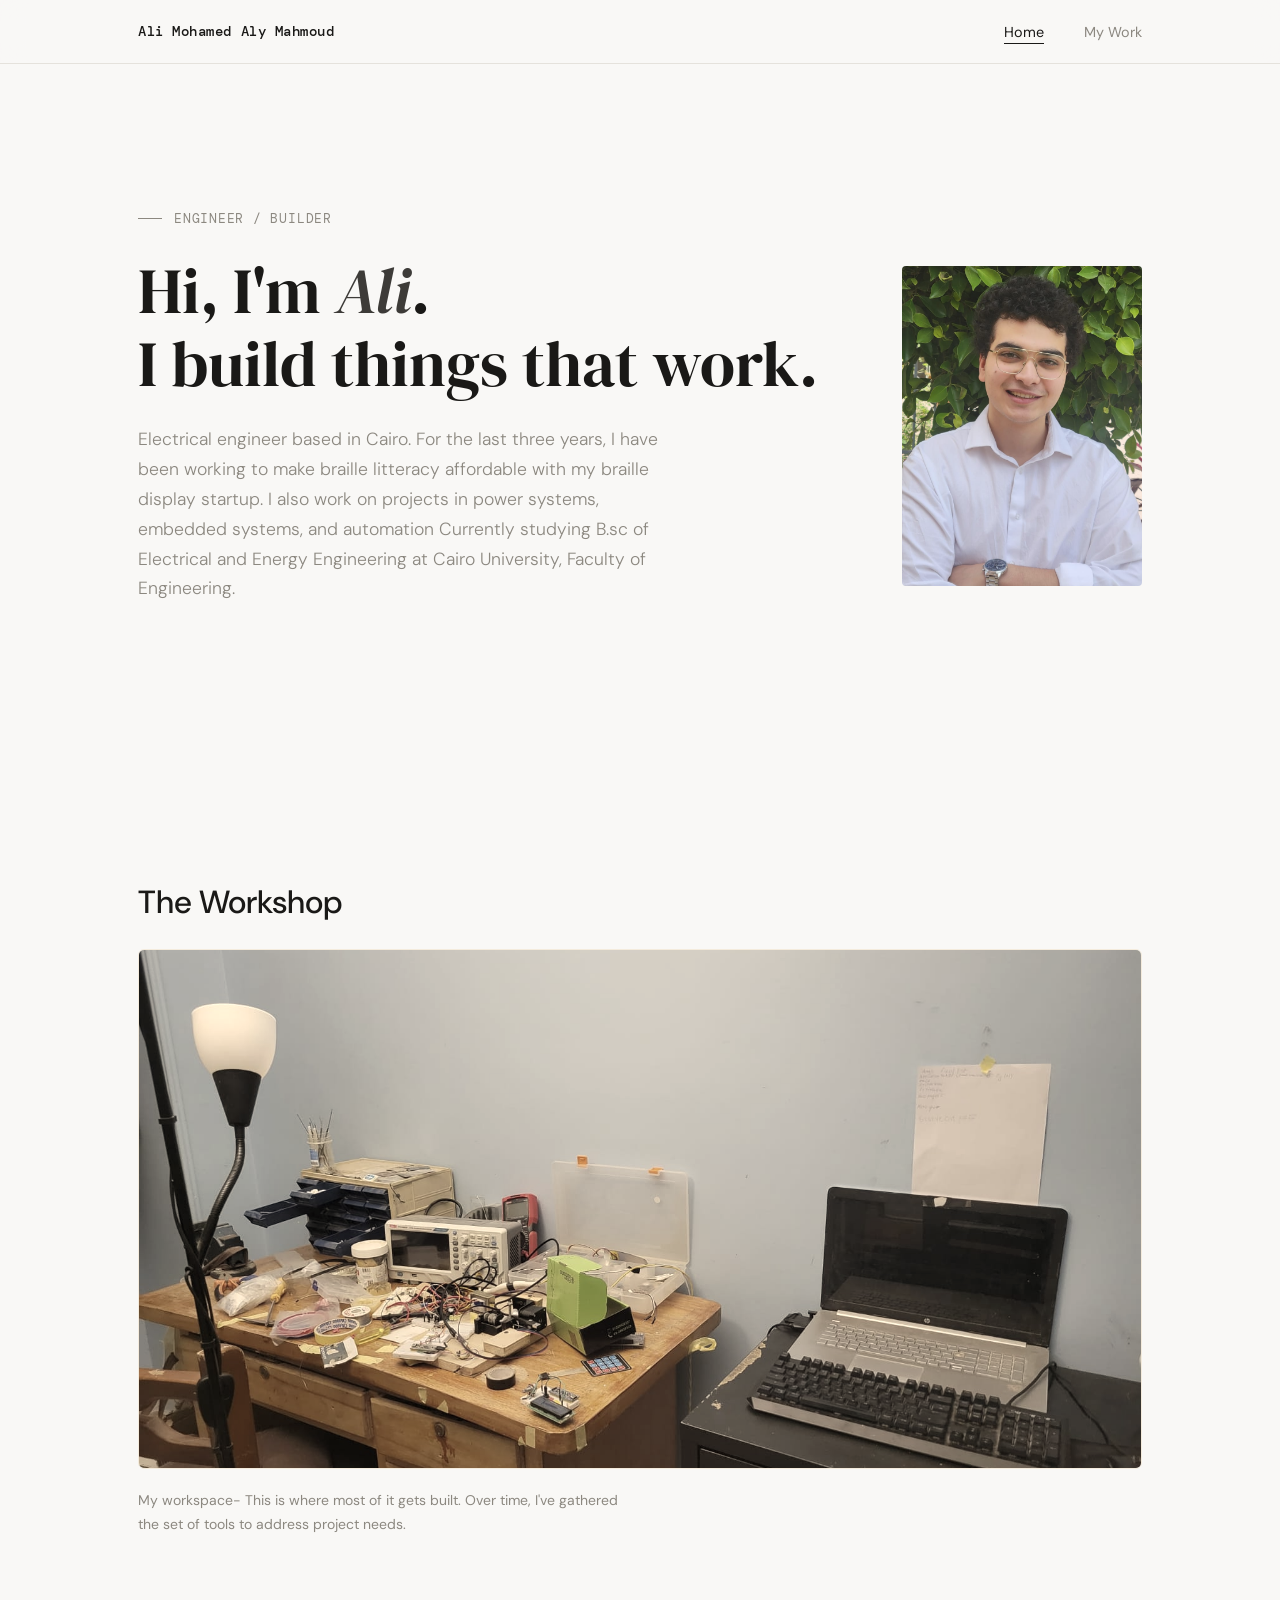
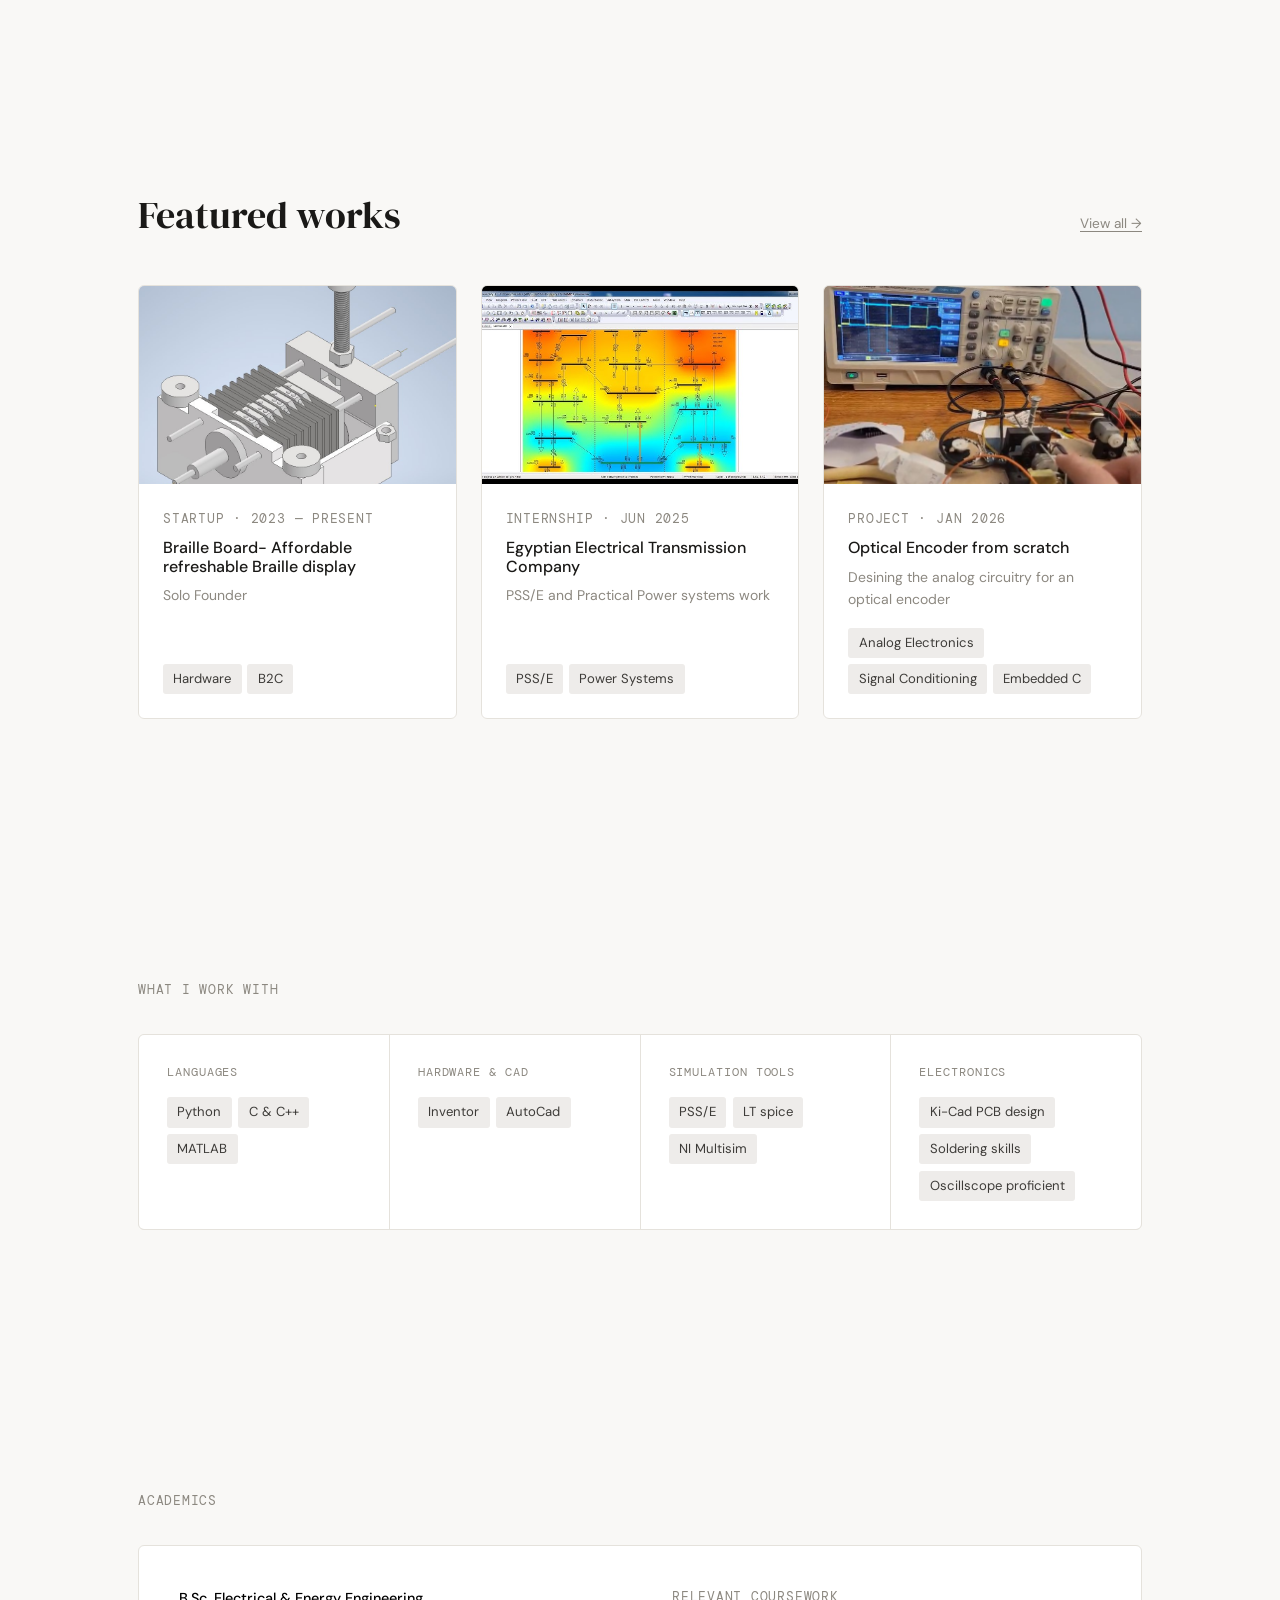
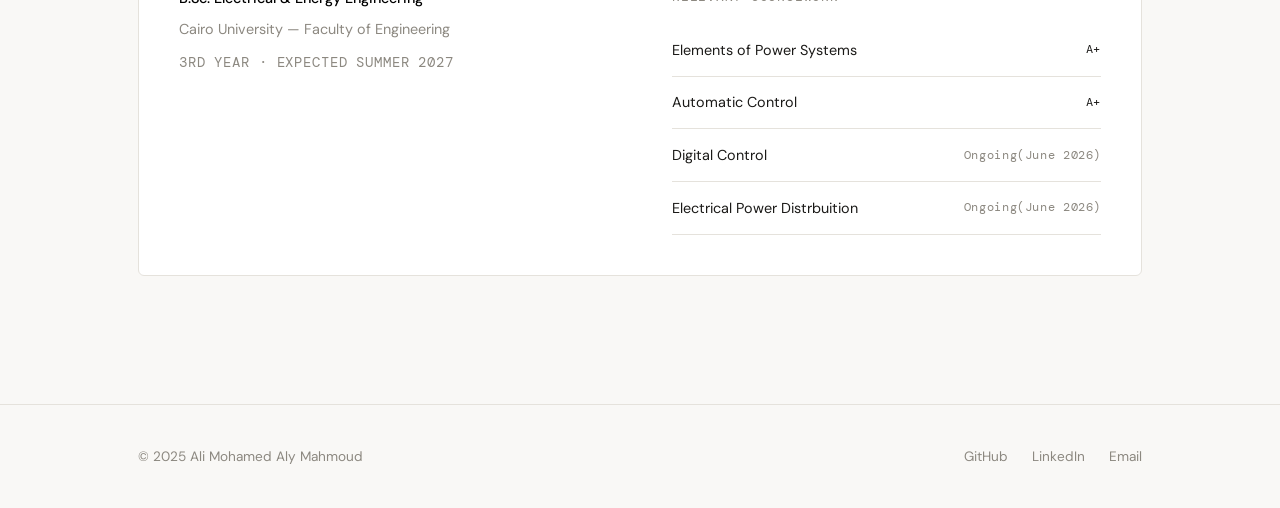
==== index.html @ fd52e0fe "first commit" ====
<!DOCTYPE html>
<html lang="en">
<head>
  <meta charset="UTF-8" />
  <meta name="viewport" content="width=device-width, initial-scale=1.0" />
  <title>Ali — Engineer</title>
  <link rel="stylesheet" href="css/style.css" />
</head>
<body>

  <!-- ─── Nav ─────────────────────────────────────────────── -->
  <nav>
    <div class="nav-inner">
      <span class="nav-logo">Ali Mohamed Aly Mahmoud</span>
      <ul class="nav-links">
        <li><a href="index.html" class="active">Home</a></li>
        <li><a href="my-work.html">My Work</a></li>
      </ul>
    </div>
  </nav>

  <!-- ─── Hero ─────────────────────────────────────────────── -->
  <div class="container">
    <section class="hero">
      <div class="hero-text">
        <div class="hero-label mono fade-up">Engineer / Builder</div>
        <h1 class="fade-up">
          Hi, I'm <em>Ali</em>.<br />
          I build things that work.
        </h1>
        <p class="hero-bio fade-up">
          <!--
            Write 2–3 sentences about yourself here.
            What do you work on? What drives you?
            Example below — replace it.
          -->
          Electrical engineer based in Cairo. For the last three years, I have been working to make braille litteracy affordable with my braille display startup. I also work on projects in power systems, embedded systems, and automation Currently studying B.sc of Electrical and Energy Engineering at Cairo University, Faculty of Engineering. 
        </p>
      </div>

      <div class="hero-photo-wrap fade-up">
        <!--
          Replace the placeholder div below with an actual <img> tag:
          <img src="assets/images/photo.jpg" alt="Ali" class="hero-photo" />
        -->
        <img src="assets/images/photo.jpeg" alt="Ali" class="hero-photo" />
      </div>
    </section>
  </div>
 
<!-- ─── Workspace ─────────────────────────────────────────── -->
<div class="container">
  <section class="section">
    <div class="workspace-wrap">
      <p class="workspace-label">The Workshop</p>
      <!--
        Replace the placeholder with your actual photo:
        <img src="assets/images/workspace.jpg" alt="My workspace" class="workspace-photo" />
      -->
        
      <img src="assets/images/workspace.jpeg" alt="My workspace" class="workspace-photo" />
      <p class="workspace-caption">
        My workspace- This is where most of it gets built. Over time, I've gathered the set of tools to address project needs. 
        <!-- Edit this to whatever feels natural. One or two sentences max. -->
      </p>
    </div>
  </section>
</div>
 <!-- ─── Featured Work ───────────────────────────────────────── -->
  <div class="container">
    <section class="section">
      <div class="section-header">
        <h2>Featured works</h2>
        <a href="my-work.html" class="section-link">View all →</a>
      </div>

      <div class="projects-grid">

        <!-- ── Startup card ───────────────────────────────────────
             Type: add a "type" badge so the viewer knows what they're looking at.
             Swap thumbnail, title, description, tags for your startup.          -->
        <a href="projects/startup-1.html" class="project-card">
          <img src="assets/images/thumbnails/Startupthumbnail.jpeg" alt="Startup Name" class="project-thumb" />
          <div class="project-card-body">
            <div class="project-card-meta mono">Startup · 2023 — Present</div>
            <h3>Braille Board- Affordable refreshable Braille display</h3>
            <p>Solo Founder</p>
            <div class="project-card-tags">
              <span class="tag">Hardware</span>
              <span class="tag">B2C</span>
            </div>
          </div>
        </a>

        <!-- ── Internship card ──────────────────────────────────── -->
        <a href="projects/internship-1.html" class="project-card">
          <img src="assets/images/thumbnails/internshipthumbnail.jpg" alt="internship image" class="project-thumb" />
          <div class="project-card-body">
            <div class="project-card-meta mono">Internship · JUN 2025</div>
            <h3>Egyptian Electrical Transmission Company</h3>
            <p>PSS/E and Practical Power systems work </p>
            <div class="project-card-tags">
              <span class="tag">PSS/E</span>
              <span class="tag">Power Systems</span>
            </div>
          </div>
        </a>

        <!-- ── Project card ─────────────────────────────────────── -->
        <a href="projects/project-1.html" class="project-card">
          <img src="assets/images/thumbnails/Opticalencoderthumbnail.jpeg" alt="internship image" class="project-thumb" />
          <div class="project-card-body">
            <div class="project-card-meta mono">Project · JAN 2026</div>
            <h3>Optical Encoder from scratch</h3>
            <p>Desining the analog circuitry for an optical encoder</p>
            <div class="project-card-tags">
              <span class="tag">Analog Electronics</span>
              <span class="tag">Signal Conditioning</span>
              <span class="tag">Embedded C</span>
            </div>
          </div>
        </a>

      </div>
    </section>
  </div>

  <!-- ─── Skills ────────────────────────────────────────────── -->
  <div class="container">
    <section class="section">
      <span class="mono">What I work with</span>
      <div class="skills-grid" style="margin-top:2rem;">

        <div class="skill-cell">
          <div class="skill-cell-title">Languages</div>
          <div class="skill-tags">
            <span class="tag">Python</span>
            <span class="tag">C & C++</span>
            <span class="tag">MATLAB</span>
            <!-- Add / remove tags freely -->
          </div>
        </div>

        <div class="skill-cell">
          <div class="skill-cell-title">Hardware & CAD</div>
          <div class="skill-tags">
            <span class="tag">Inventor</span>
            <span class="tag">AutoCad</span>
          </div>
        </div>

        <div class="skill-cell">
          <div class="skill-cell-title">Simulation Tools</div>
          <div class="skill-tags">
             <span class="tag">PSS/E</span>
            <span class="tag">LT spice</span>
            <span class="tag">NI Multisim</span>
           
          </div>
        </div>

        <div class="skill-cell">
          <div class="skill-cell-title">Electronics</div>
          <div class="skill-tags">
            <span class="tag">Ki-Cad PCB design </span>
            <span class="tag">Soldering skills</span>
            <span class="tag">Oscillscope proficient</span>
          </div>
        </div>

    

      </div>
    </section>
  </div>
<!-- ─── Academics ────────────────────────────────────────── -->
<div class="container">
  <section class="section">
    <span class="mono">Academics</span>
    <div class="academics-wrap">

      <div class="academics-left">
       <p class="academics-title">B.Sc. Electrical & Energy Engineering</p>
      <p style="color:var(--muted); font-size:0.9rem;">Cairo University — Faculty of Engineering</p>
      <p class="mono" style="margin-top:0.5rem;">3rd Year · Expected Summer 2027</p>
    </div>

      <div class="academics-right">
        <span class="mono" style="display:block; margin-bottom:1rem;">Relevant Coursework</span>
        <div class="course-row">
          <span>Elements of Power Systems</span>
          <span class="course-grade">A+</span>
        </div>
        <div class="course-row">
          <span>Automatic Control</span>
          <span class="course-grade">A+</span>
        </div>
        <div class="course-row">
          <span>Digital Control</span>
          <span class="course-grade ongoing">Ongoing(June 2026)</span>
        </div>
        <div class="course-row">
          <span>Electrical Power Distrbuition</span>
          <span class="course-grade ongoing">Ongoing(June 2026)</span>
        </div>
      </div>

    </div>
  </section>
</div>
 
  <!-- ─── Footer ───────────────────────────────────────────── -->
  <footer>
    <div class="footer-inner">
      <p>© 2025 Ali Mohamed Aly Mahmoud</p>
      <div class="footer-links">
        <a href="https://github.com/Ali7699" target="_blank">GitHub</a>
        <a href="https://www.linkedin.com/in/ali-mahmoud-457881351/" target="_blank">LinkedIn</a>
        <a href="mailto:ali.m.mahmoud48@gmail.com">Email</a>
      </div>
    </div>
  </footer>

  <script src="js/main.js"></script>
</body>
</html>
---- css/style.css ----
/* ─── Imports ─────────────────────────────────────────────── */
@import url('https://fonts.googleapis.com/css2?family=DM+Serif+Display:ital@0;1&family=DM+Mono:wght@300;400;500&family=DM+Sans:ital,opsz,wght@0,9..40,300;0,9..40,400;0,9..40,500;1,9..40,300&display=swap');

/* ─── Variables ───────────────────────────────────────────── */
:root {
  --bg:         #f9f8f6;
  --surface:    #ffffff;
  --border:     #e5e2dc;
  --text:       #1a1917;
  --muted:      #8c8880;
  --accent:     #1a1917;
  --accent-dim: #3d3b38;
  --tag-bg:     #eeecea;
  --gap:        clamp(1.5rem, 4vw, 3rem);
  --max-w:      1100px;
  --nav-h:      64px;
}

/* ─── Reset ───────────────────────────────────────────────── */
*, *::before, *::after { box-sizing: border-box; margin: 0; padding: 0; }
html { scroll-behavior: smooth; font-size: 16px; }

body {
  font-family: 'DM Sans', sans-serif;
  background: var(--bg);
  color: var(--text);
  line-height: 1.7;
  -webkit-font-smoothing: antialiased;
}

img { display: block; max-width: 100%; }
a { color: inherit; text-decoration: none; }

/* ─── Typography ──────────────────────────────────────────── */
h1, h2, h3 { font-family: 'DM Serif Display', serif; font-weight: 400; line-height: 1.15; }
h1 { font-size: clamp(2.4rem, 6vw, 4rem); }
h2 { font-size: clamp(1.6rem, 3.5vw, 2.4rem); }
h3 { font-size: 1.25rem; }

.mono {
  font-family: 'DM Mono', monospace;
  font-size: 0.8rem;
  letter-spacing: 0.06em;
  text-transform: uppercase;
  color: var(--muted);
}

/* ─── Nav ─────────────────────────────────────────────────── */
nav {
  position: sticky;
  top: 0;
  z-index: 100;
  height: var(--nav-h);
  background: rgba(249, 248, 246, 0.88);
  backdrop-filter: blur(12px);
  -webkit-backdrop-filter: blur(12px);
  border-bottom: 1px solid var(--border);
  display: flex;
  align-items: center;
}

.nav-inner {
  max-width: var(--max-w);
  width: 100%;
  margin: 0 auto;
  padding: 0 var(--gap);
  display: flex;
  align-items: center;
  justify-content: space-between;
}

.nav-logo {
  font-family: 'DM Mono', monospace;
  font-size: 0.85rem;
  letter-spacing: 0.04em;
  font-weight: 500;
}

.nav-links {
  display: flex;
  gap: 2.5rem;
  list-style: none;
}

.nav-links a {
  font-size: 0.9rem;
  font-weight: 400;
  color: var(--muted);
  transition: color 0.2s;
  position: relative;
}

.nav-links a::after {
  content: '';
  position: absolute;
  bottom: -3px; left: 0;
  width: 0; height: 1px;
  background: var(--text);
  transition: width 0.25s ease;
}

.nav-links a:hover,
.nav-links a.active { color: var(--text); }
.nav-links a:hover::after,
.nav-links a.active::after { width: 100%; }

/* ─── Layout ──────────────────────────────────────────────── */
.container {
  max-width: var(--max-w);
  margin: 0 auto;
  padding: 0 var(--gap);
}

.section { padding: clamp(4rem, 10vw, 8rem) 0; }
.section + .section { border-top: 1px solid var(--border); }

/* ─── Hero ────────────────────────────────────────────────── */
.hero {
  display: grid;
  grid-template-columns: 1fr auto;
  gap: 4rem;
  align-items: center;
  padding: clamp(5rem, 12vw, 9rem) 0 clamp(4rem, 8vw, 7rem);
}

.hero-label {
  margin-bottom: 1.5rem;
  display: flex;
  align-items: center;
  gap: 0.75rem;
}

.hero-label::before {
  content: '';
  display: inline-block;
  width: 24px; height: 1px;
  background: var(--muted);
}

.hero h1 { margin-bottom: 1.5rem; }
.hero h1 em { font-style: italic; color: var(--accent-dim); }

.hero-bio {
  font-size: 1.1rem;
  color: var(--muted);
  max-width: 520px;
  font-weight: 300;
  margin-bottom: 2.5rem;
}

.hero-photo-wrap {
  width: clamp(160px, 20vw, 240px);
  flex-shrink: 0;
}

.hero-photo {
  width: 100%;
  aspect-ratio: 3/4;
  object-fit: cover;
  border-radius: 4px;
  filter: grayscale(15%);
}

.hero-photo-placeholder {
  width: 100%;
  aspect-ratio: 3/4;
  border-radius: 4px;
  background: var(--tag-bg);
  border: 1px dashed var(--border);
  display: flex;
  align-items: center;
  justify-content: center;
  color: var(--muted);
  font-family: 'DM Mono', monospace;
  font-size: 0.75rem;
  text-align: center;
  padding: 1rem;
}

/* ─── Skills ──────────────────────────────────────────────── */
.skills-grid {
  display: grid;
  grid-template-columns: repeat(auto-fit, minmax(200px, 1fr));
  gap: 1px;
  background: var(--border);
  border: 1px solid var(--border);
  border-radius: 6px;
  overflow: hidden;
  margin-top: 3rem;
}

.skill-cell {
  background: var(--surface);
  padding: 1.75rem;
}

.skill-cell-title {
  font-family: 'DM Mono', monospace;
  font-size: 0.72rem;
  letter-spacing: 0.08em;
  text-transform: uppercase;
  color: var(--muted);
  margin-bottom: 0.9rem;
}

.skill-tags {
  display: flex;
  flex-wrap: wrap;
  gap: 0.4rem;
}

.tag {
  display: inline-block;
  padding: 0.25rem 0.65rem;
  background: var(--tag-bg);
  border-radius: 3px;
  font-size: 0.82rem;
  font-weight: 400;
  color: var(--accent-dim);
}

/* ─── Section header ──────────────────────────────────────── */
.section-header {
  display: flex;
  align-items: baseline;
  justify-content: space-between;
  margin-bottom: 3rem;
  gap: 1rem;
}

.section-header h2 { }

.section-link {
  font-size: 0.85rem;
  color: var(--muted);
  text-decoration: underline;
  text-underline-offset: 3px;
  transition: color 0.2s;
  white-space: nowrap;
}
.section-link:hover { color: var(--text); }

/* ─── Projects Grid ───────────────────────────────────────── */
.projects-grid {
  display: grid;
  grid-template-columns: repeat(auto-fill, minmax(300px, 1fr));
  gap: 1.5rem;
}

.project-card {
  background: var(--surface);
  border: 1px solid var(--border);
  border-radius: 6px;
  overflow: hidden;
  transition: box-shadow 0.25s ease, transform 0.25s ease;
  cursor: pointer;
  display: flex;
  flex-direction: column;
}

.project-card:hover {
  box-shadow: 0 8px 32px rgba(0,0,0,0.08);
  transform: translateY(-3px);
}

.project-thumb {
  width: 100%;
  aspect-ratio: 16/10;
  object-fit: cover;
  background: var(--tag-bg);
  display: flex;
  align-items: center;
  justify-content: center;
}

.project-thumb-placeholder {
  width: 100%;
  aspect-ratio: 16/10;
  background: var(--tag-bg);
  display: flex;
  align-items: center;
  justify-content: center;
  color: var(--muted);
  font-family: 'DM Mono', monospace;
  font-size: 0.72rem;
  letter-spacing: 0.05em;
}

.project-card-body {
  padding: 1.5rem;
  flex: 1;
  display: flex;
  flex-direction: column;
}

.project-card-meta {
  margin-bottom: 0.6rem;
}

.project-card h3 {
  font-family: 'DM Sans', sans-serif;
  font-weight: 500;
  font-size: 1rem;
  margin-bottom: 0.5rem;
  color: var(--text);
}

.project-card p {
  font-size: 0.875rem;
  color: var(--muted);
  line-height: 1.6;
  flex: 1;
}

.project-card-tags {
  display: flex;
  flex-wrap: wrap;
  gap: 0.35rem;
  margin-top: 1.1rem;
}

/* ─── My Work subsections ─────────────────────────────────── */
.work-subsection {
  margin-top: 3.5rem;
}

.work-subsection h2 {
  font-size: 1.4rem;
  margin-bottom: 1.5rem;
  padding-bottom: 1rem;
  border-bottom: 1px solid var(--border);
}

.work-list {
  display: flex;
  flex-direction: column;
  gap: 1px;
  background: var(--border);
  border: 1px solid var(--border);
  border-radius: 6px;
  overflow: hidden;
}

.work-entry {
  display: grid;
  grid-template-columns: 72px 1fr;
  gap: 1.5rem;
  align-items: flex-start;
  background: var(--surface);
  padding: 1.75rem;
  transition: background 0.2s;
}

a.work-entry:hover { background: var(--tag-bg); }
.work-entry.no-link { cursor: default; }

.work-entry-left {
  padding-top: 2px;
}

.work-entry-thumb-placeholder {
  width: 52px;
  height: 52px;
  border-radius: 8px;
  background: var(--tag-bg);
  border: 1px dashed var(--border);
  display: flex;
  align-items: center;
  justify-content: center;
  font-family: 'DM Mono', monospace;
  font-size: 0.65rem;
  color: var(--muted);
  text-align: center;
}

.work-entry-thumb {
  width: 52px;
  height: 52px;
  border-radius: 8px;
  object-fit: contain;
  border: 1px solid var(--border);
  background: var(--surface);
  padding: 4px;
}

.work-entry-meta {
  display: flex;
  align-items: center;
  gap: 0.5rem;
  margin-bottom: 0.4rem;
  flex-wrap: wrap;
}

.work-dot { opacity: 0.4; }

.work-entry-body h3 {
  font-family: 'DM Sans', sans-serif;
  font-size: 1rem;
  font-weight: 500;
  margin-bottom: 0.4rem;
}

.work-entry-body p {
  font-size: 0.875rem;
  color: var(--muted);
  line-height: 1.6;
}

/* subsection Projects grid gets a little top breathing room */
.work-subsection .projects-grid {
  margin-top: 0;
}


.project-hero {
  padding: clamp(3rem, 8vw, 6rem) 0 clamp(2rem, 5vw, 4rem);
  border-bottom: 1px solid var(--border);
}

.project-hero .back-link {
  display: inline-flex;
  align-items: center;
  gap: 0.5rem;
  font-size: 0.85rem;
  color: var(--muted);
  margin-bottom: 2.5rem;
  transition: color 0.2s;
}
.project-hero .back-link:hover { color: var(--text); }
.project-hero .back-link svg { width: 14px; height: 14px; }

.project-meta-row {
  display: flex;
  align-items: center;
  gap: 2rem;
  margin-bottom: 1.5rem;
  flex-wrap: wrap;
}

.project-body {
  display: grid;
  grid-template-columns: 1fr 260px;
  gap: 5rem;
  padding: clamp(3rem, 7vw, 5rem) 0;
}

.project-content h2 {
  font-size: 1.4rem;
  margin: 2.5rem 0 1rem;
}
.project-content h2:first-child { margin-top: 0; }
.project-content p {
  color: var(--muted);
  margin-bottom: 1.2rem;
}

.project-sidebar {}
.project-sidebar-section { margin-bottom: 2.5rem; }
.project-sidebar-section .mono { margin-bottom: 0.75rem; display: block; }
.project-sidebar-section p { font-size: 0.9rem; color: var(--muted); }
.project-sidebar-section .tag { margin: 0.2rem 0.2rem 0 0; }

/* ─── Image Gallery ───────────────────────────────────────── */
.gallery {
  display: grid;
  grid-template-columns: repeat(2, 1fr);
  gap: 1rem;
  margin: 2.5rem 0;
}

.gallery img {
  width: 100%;
  aspect-ratio: 4/3;
  object-fit: cover;
  border-radius: 4px;
  border: 1px solid var(--border);
}

.gallery img:first-child:nth-last-child(odd) {
  grid-column: 1 / -1;
  aspect-ratio: 16/7;
}

/* ─── YouTube Embed ───────────────────────────────────────── */
.video-wrap {
  position: relative;
  padding-bottom: 56.25%;
  height: 0;
  overflow: hidden;
  border-radius: 6px;
  border: 1px solid var(--border);
  margin: 2.5rem 0;
}
.video-wrap iframe {
  position: absolute;
  top: 0; left: 0;
  width: 100%; height: 100%;
  border: none;
}

/* ─── Footer ──────────────────────────────────────────────── */
footer {
  border-top: 1px solid var(--border);
  padding: 2.5rem 0;
}

.footer-inner {
  max-width: var(--max-w);
  margin: 0 auto;
  padding: 0 var(--gap);
  display: flex;
  align-items: center;
  justify-content: space-between;
  gap: 1rem;
  flex-wrap: wrap;
}

.footer-inner p {
  font-size: 0.85rem;
  color: var(--muted);
}

.footer-links {
  display: flex;
  gap: 1.5rem;
}

.footer-links a {
  font-size: 0.85rem;
  color: var(--muted);
  transition: color 0.2s;
}
.footer-links a:hover { color: var(--text); }

/* ─── Animations ──────────────────────────────────────────── */
@keyframes fadeUp {
  from { opacity: 0; transform: translateY(18px); }
  to   { opacity: 1; transform: translateY(0); }
}

.fade-up {
  opacity: 0;
  animation: fadeUp 0.6s ease forwards;
}
.fade-up:nth-child(1) { animation-delay: 0.05s; }
.fade-up:nth-child(2) { animation-delay: 0.15s; }
.fade-up:nth-child(3) { animation-delay: 0.25s; }
.fade-up:nth-child(4) { animation-delay: 0.35s; }

/* ─── Responsive ──────────────────────────────────────────── */
@media (max-width: 768px) {
  .hero {
    grid-template-columns: 1fr;
  }
  .hero-photo-wrap {
    width: 140px;
  }

  .project-body {
    grid-template-columns: 1fr;
    gap: 3rem;
  }

  .gallery {
    grid-template-columns: 1fr;
  }
  .gallery img:first-child:nth-last-child(odd) {
    grid-column: auto;
    aspect-ratio: 4/3;
  }
}
/* ─── Workspace ──────────────────────────────────────────── */
.workspace-wrap {
  display: flex;
  flex-direction: column;
  gap: 1.25rem;
}

.workspace-photo {
  width: 100%;
  height: clamp(280px, 45vw, 520px);
  object-fit: cover;
  border-radius: 6px;
  border: 1px solid var(--border);
  filter: grayscale(30%) sepia(20%);  /* ← add this */
}

.workspace-photo-placeholder {
  width: 100%;
  height: clamp(280px, 45vw, 520px);
  border-radius: 6px;
  background: var(--tag-bg);
  border: 1px dashed var(--border);
  display: flex;
  align-items: center;
  justify-content: center;
  color: var(--muted);
  font-family: 'DM Mono', monospace;
  font-size: 0.75rem;
}

.workspace-caption {
  font-size: 0.875rem;
  color: var(--muted);
  max-width: 480px;
}
/* ─── Academics ──────────────────────────────────────────── */
.academics-wrap {
  display: grid;
  grid-template-columns: 1fr 1fr;
  gap: 4rem;
  align-items: start;
  margin-top: 2rem;
  padding: 2.5rem;
  background: var(--surface);
  border: 1px solid var(--border);
  border-radius: 6px;
}

.academics-left p {
  color: var(--muted);
  font-size: 0.9rem;
}

.academics-title {
  font-size: 1rem;
  font-weight: 500;
  margin-bottom: 0.4rem;
  color: #000000 !important;
}
.course-row {
  display: flex;
  justify-content: space-between;
  align-items: center;
  padding: 0.85rem 0;
  border-bottom: 1px solid var(--border);
  font-size: 0.9rem;
}

.course-row:first-child { border-top: 1px solid var(--border); }

.course-grade {
  font-family: 'DM Mono', monospace;
  font-size: 0.78rem;
  letter-spacing: 0.05em;
  color: var(--text);
}

.course-grade.ongoing {
  color: var(--muted);
}
.project-content ul {
  color: var(--muted);
  font-size: 0.95rem;
  padding-left: 1.25rem;
  line-height: 2;
}
/* ─── Report Callout ─────────────────────────────────────── */
.report-callout {
  display: flex;
  align-items: center;
  justify-content: space-between;
  gap: 2rem;
  padding: 1.75rem 2rem;
  border: 1px solid var(--border);
  border-radius: 6px;
  background: var(--surface);
  margin-top: 2.5rem;
}

.report-callout-title {
  font-weight: 500;
  margin-bottom: 0.3rem;
  color: var(--text);
}

.report-callout p {
  font-size: 0.875rem;
  color: var(--muted);
}

.report-callout-link {
  font-family: 'DM Mono', monospace;
  font-size: 0.8rem;
  letter-spacing: 0.05em;
  white-space: nowrap;
  text-decoration: underline;
  text-underline-offset: 3px;
  color: var(--text);
  transition: opacity 0.2s;
}

.report-callout-link:hover { opacity: 0.6; }
.workspace-label {
  font-size: 2rem;
  font-weight: 500;
  color: var(--text);
}
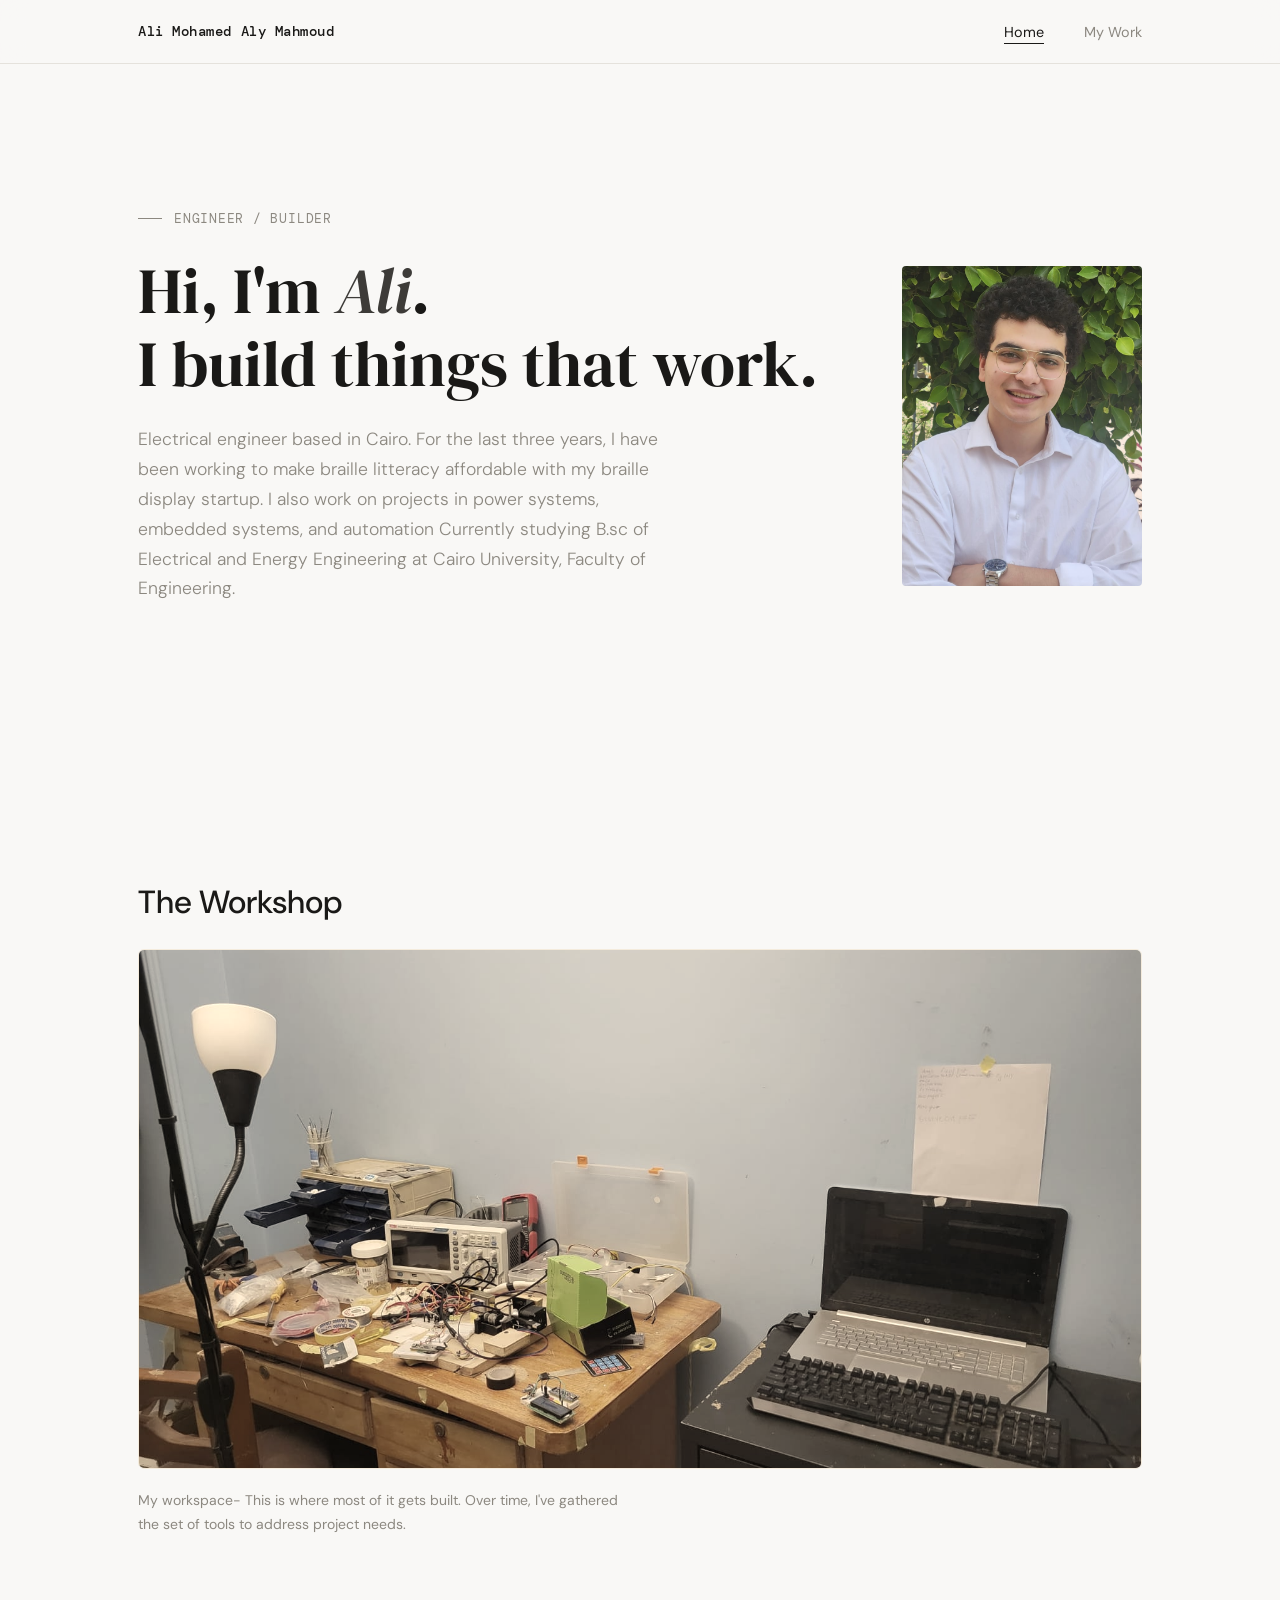
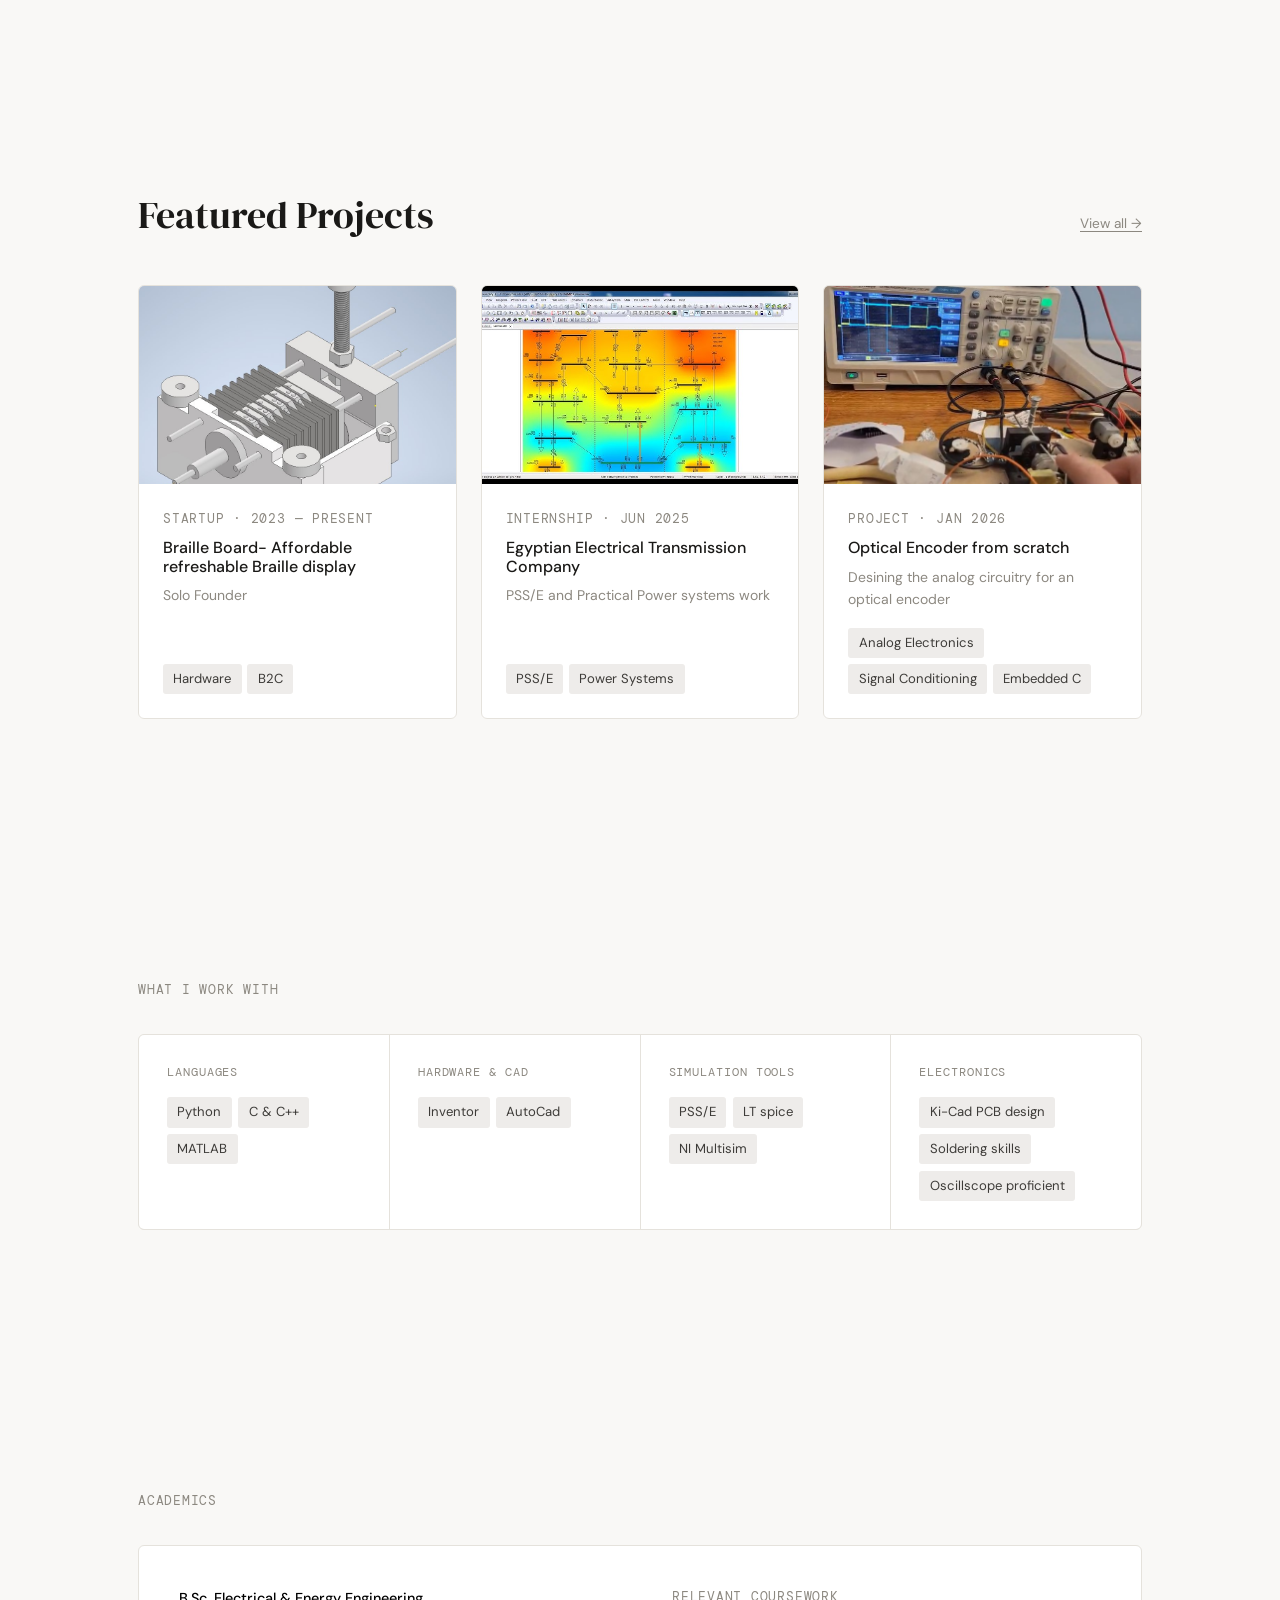
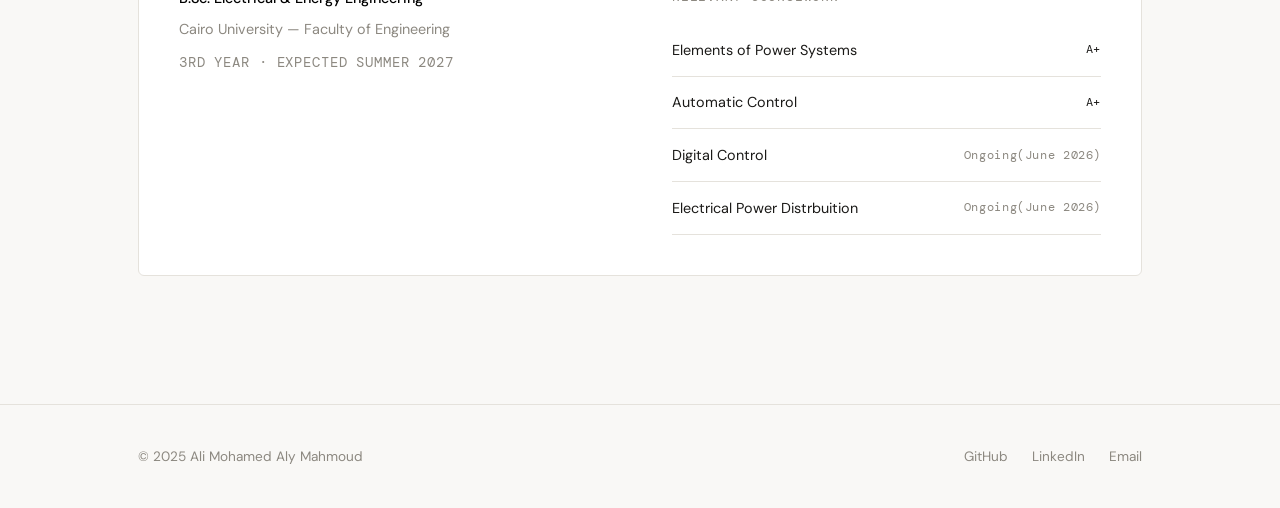
==== commit ead306c8: "Changed works to projects" ====
--- a/index.html
+++ b/index.html
@@ -70,7 +70,7 @@
   <div class="container">
     <section class="section">
       <div class="section-header">
-        <h2>Featured works</h2>
+        <h2>Featured Projects</h2>
         <a href="my-work.html" class="section-link">View all →</a>
       </div>
 
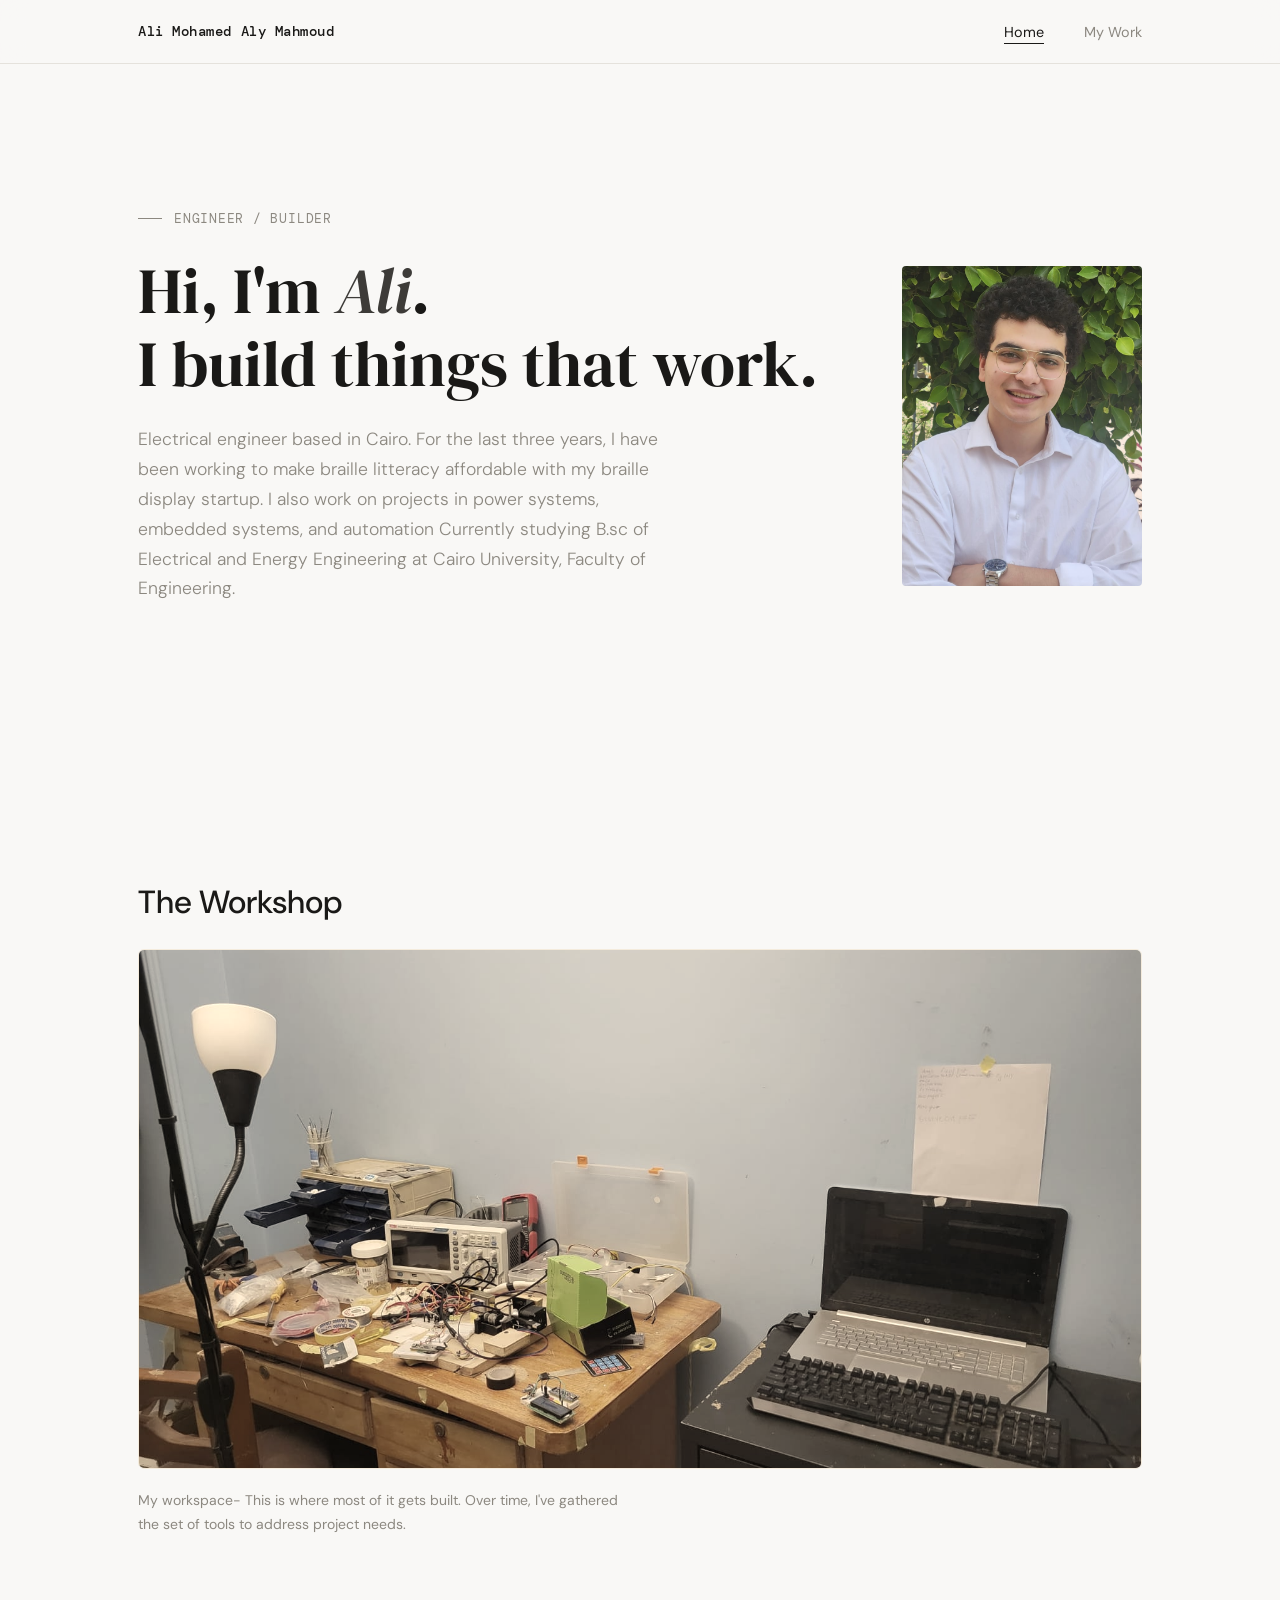
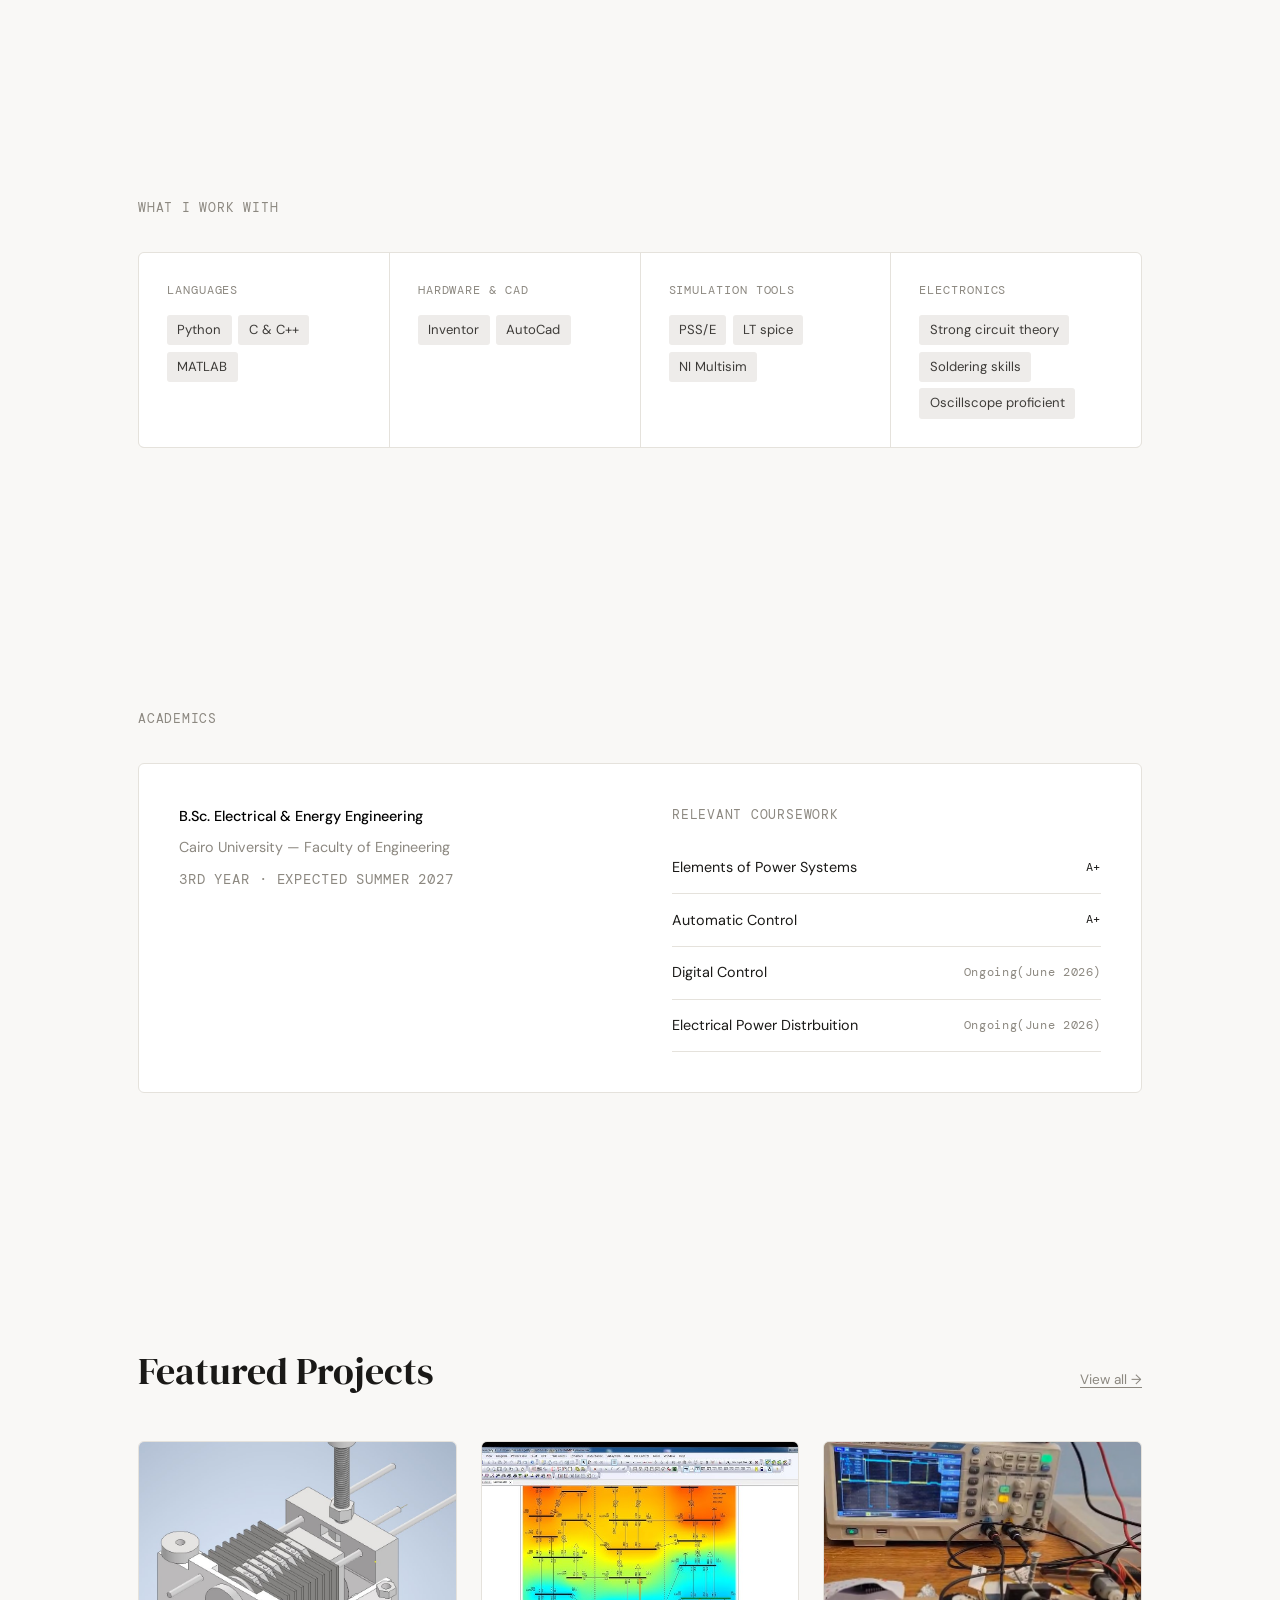
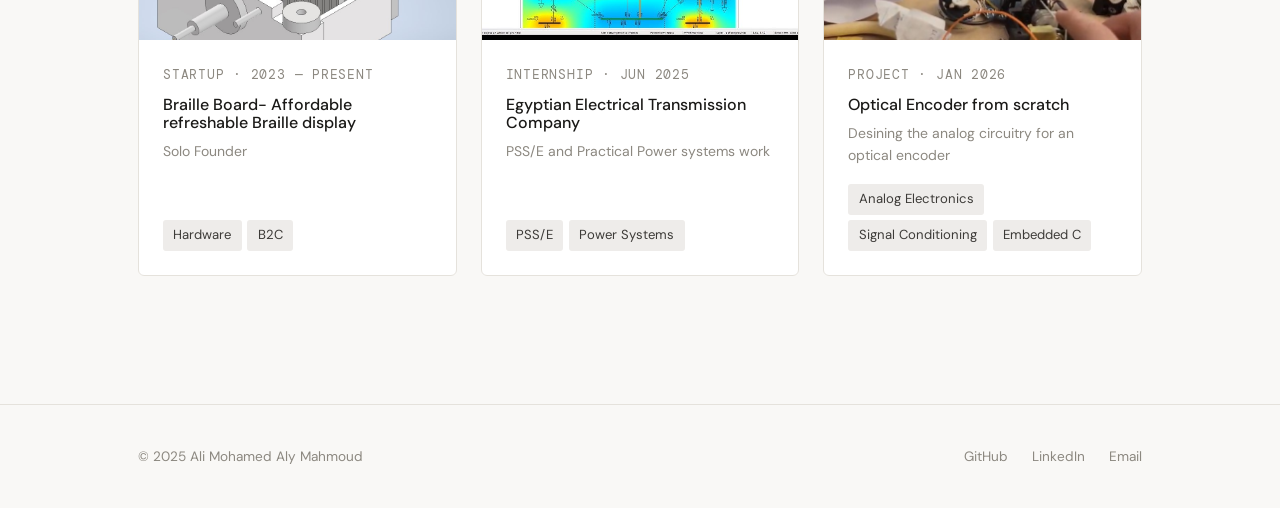
==== commit 7c227d81: "added rtd proj3" ====
--- a/index.html
+++ b/index.html
@@ -66,7 +66,91 @@
     </div>
   </section>
 </div>
- <!-- ─── Featured Work ───────────────────────────────────────── -->
+ 
+  <!-- ─── Skills ────────────────────────────────────────────── -->
+  <div class="container">
+    <section class="section">
+      <span class="mono">What I work with</span>
+      <div class="skills-grid" style="margin-top:2rem;">
+
+        <div class="skill-cell">
+          <div class="skill-cell-title">Languages</div>
+          <div class="skill-tags">
+            <span class="tag">Python</span>
+            <span class="tag">C & C++</span>
+            <span class="tag">MATLAB</span>
+            <!-- Add / remove tags freely -->
+          </div>
+        </div>
+
+        <div class="skill-cell">
+          <div class="skill-cell-title">Hardware & CAD</div>
+          <div class="skill-tags">
+            <span class="tag">Inventor</span>
+            <span class="tag">AutoCad</span>
+          </div>
+        </div>
+
+        <div class="skill-cell">
+          <div class="skill-cell-title">Simulation Tools</div>
+          <div class="skill-tags">
+             <span class="tag">PSS/E</span>
+            <span class="tag">LT spice</span>
+            <span class="tag">NI Multisim</span>
+           
+          </div>
+        </div>
+
+        <div class="skill-cell">
+          <div class="skill-cell-title">Electronics</div>
+          <div class="skill-tags">
+            <span class="tag">Strong circuit theory</span>
+            <span class="tag">Soldering skills</span>
+            <span class="tag">Oscillscope proficient</span>
+          </div>
+        </div>
+
+    
+
+      </div>
+    </section>
+  </div>
+<!-- ─── Academics ────────────────────────────────────────── -->
+<div class="container">
+  <section class="section">
+    <span class="mono">Academics</span>
+    <div class="academics-wrap">
+
+      <div class="academics-left">
+       <p class="academics-title">B.Sc. Electrical & Energy Engineering</p>
+      <p style="color:var(--muted); font-size:0.9rem;">Cairo University — Faculty of Engineering</p>
+      <p class="mono" style="margin-top:0.5rem;">3rd Year · Expected Summer 2027</p>
+    </div>
+
+      <div class="academics-right">
+        <span class="mono" style="display:block; margin-bottom:1rem;">Relevant Coursework</span>
+        <div class="course-row">
+          <span>Elements of Power Systems</span>
+          <span class="course-grade">A+</span>
+        </div>
+        <div class="course-row">
+          <span>Automatic Control</span>
+          <span class="course-grade">A+</span>
+        </div>
+        <div class="course-row">
+          <span>Digital Control</span>
+          <span class="course-grade ongoing">Ongoing(June 2026)</span>
+        </div>
+        <div class="course-row">
+          <span>Electrical Power Distrbuition</span>
+          <span class="course-grade ongoing">Ongoing(June 2026)</span>
+        </div>
+      </div>
+
+    </div>
+  </section>
+</div>
+<!-- ─── Featured Work ───────────────────────────────────────── -->
   <div class="container">
     <section class="section">
       <div class="section-header">
@@ -125,89 +209,6 @@
     </section>
   </div>
 
-  <!-- ─── Skills ────────────────────────────────────────────── -->
-  <div class="container">
-    <section class="section">
-      <span class="mono">What I work with</span>
-      <div class="skills-grid" style="margin-top:2rem;">
-
-        <div class="skill-cell">
-          <div class="skill-cell-title">Languages</div>
-          <div class="skill-tags">
-            <span class="tag">Python</span>
-            <span class="tag">C & C++</span>
-            <span class="tag">MATLAB</span>
-            <!-- Add / remove tags freely -->
-          </div>
-        </div>
-
-        <div class="skill-cell">
-          <div class="skill-cell-title">Hardware & CAD</div>
-          <div class="skill-tags">
-            <span class="tag">Inventor</span>
-            <span class="tag">AutoCad</span>
-          </div>
-        </div>
-
-        <div class="skill-cell">
-          <div class="skill-cell-title">Simulation Tools</div>
-          <div class="skill-tags">
-             <span class="tag">PSS/E</span>
-            <span class="tag">LT spice</span>
-            <span class="tag">NI Multisim</span>
-           
-          </div>
-        </div>
-
-        <div class="skill-cell">
-          <div class="skill-cell-title">Electronics</div>
-          <div class="skill-tags">
-            <span class="tag">Ki-Cad PCB design </span>
-            <span class="tag">Soldering skills</span>
-            <span class="tag">Oscillscope proficient</span>
-          </div>
-        </div>
-
-    
-
-      </div>
-    </section>
-  </div>
-<!-- ─── Academics ────────────────────────────────────────── -->
-<div class="container">
-  <section class="section">
-    <span class="mono">Academics</span>
-    <div class="academics-wrap">
-
-      <div class="academics-left">
-       <p class="academics-title">B.Sc. Electrical & Energy Engineering</p>
-      <p style="color:var(--muted); font-size:0.9rem;">Cairo University — Faculty of Engineering</p>
-      <p class="mono" style="margin-top:0.5rem;">3rd Year · Expected Summer 2027</p>
-    </div>
-
-      <div class="academics-right">
-        <span class="mono" style="display:block; margin-bottom:1rem;">Relevant Coursework</span>
-        <div class="course-row">
-          <span>Elements of Power Systems</span>
-          <span class="course-grade">A+</span>
-        </div>
-        <div class="course-row">
-          <span>Automatic Control</span>
-          <span class="course-grade">A+</span>
-        </div>
-        <div class="course-row">
-          <span>Digital Control</span>
-          <span class="course-grade ongoing">Ongoing(June 2026)</span>
-        </div>
-        <div class="course-row">
-          <span>Electrical Power Distrbuition</span>
-          <span class="course-grade ongoing">Ongoing(June 2026)</span>
-        </div>
-      </div>
-
-    </div>
-  </section>
-</div>
  
   <!-- ─── Footer ───────────────────────────────────────────── -->
   <footer>
--- a/css/style.css
+++ b/css/style.css
@@ -695,4 +695,37 @@
   font-size: 2rem;
   font-weight: 500;
   color: var(--text);
+}
+/* ─── Lightbox ───────────────────────────────────────────── */
+.lightbox-overlay {
+  display: none;
+  position: fixed;
+  inset: 0;
+  background: rgba(0,0,0,0.85);
+  z-index: 1000;
+  align-items: center;
+  justify-content: center;
+  flex-direction: column;
+  gap: 1rem;
+  padding: 2rem;
+  cursor: pointer;
+}
+
+.lightbox-overlay.active {
+  display: flex;
+}
+
+.lightbox-overlay img {
+  max-width: 90vw;
+  max-height: 80vh;
+  object-fit: contain;
+  border-radius: 4px;
+}
+
+.lightbox-caption {
+  color: rgba(255,255,255,0.7);
+  font-size: 0.85rem;
+  font-family: 'DM Mono', monospace;
+  letter-spacing: 0.04em;
+  text-align: center;
 }
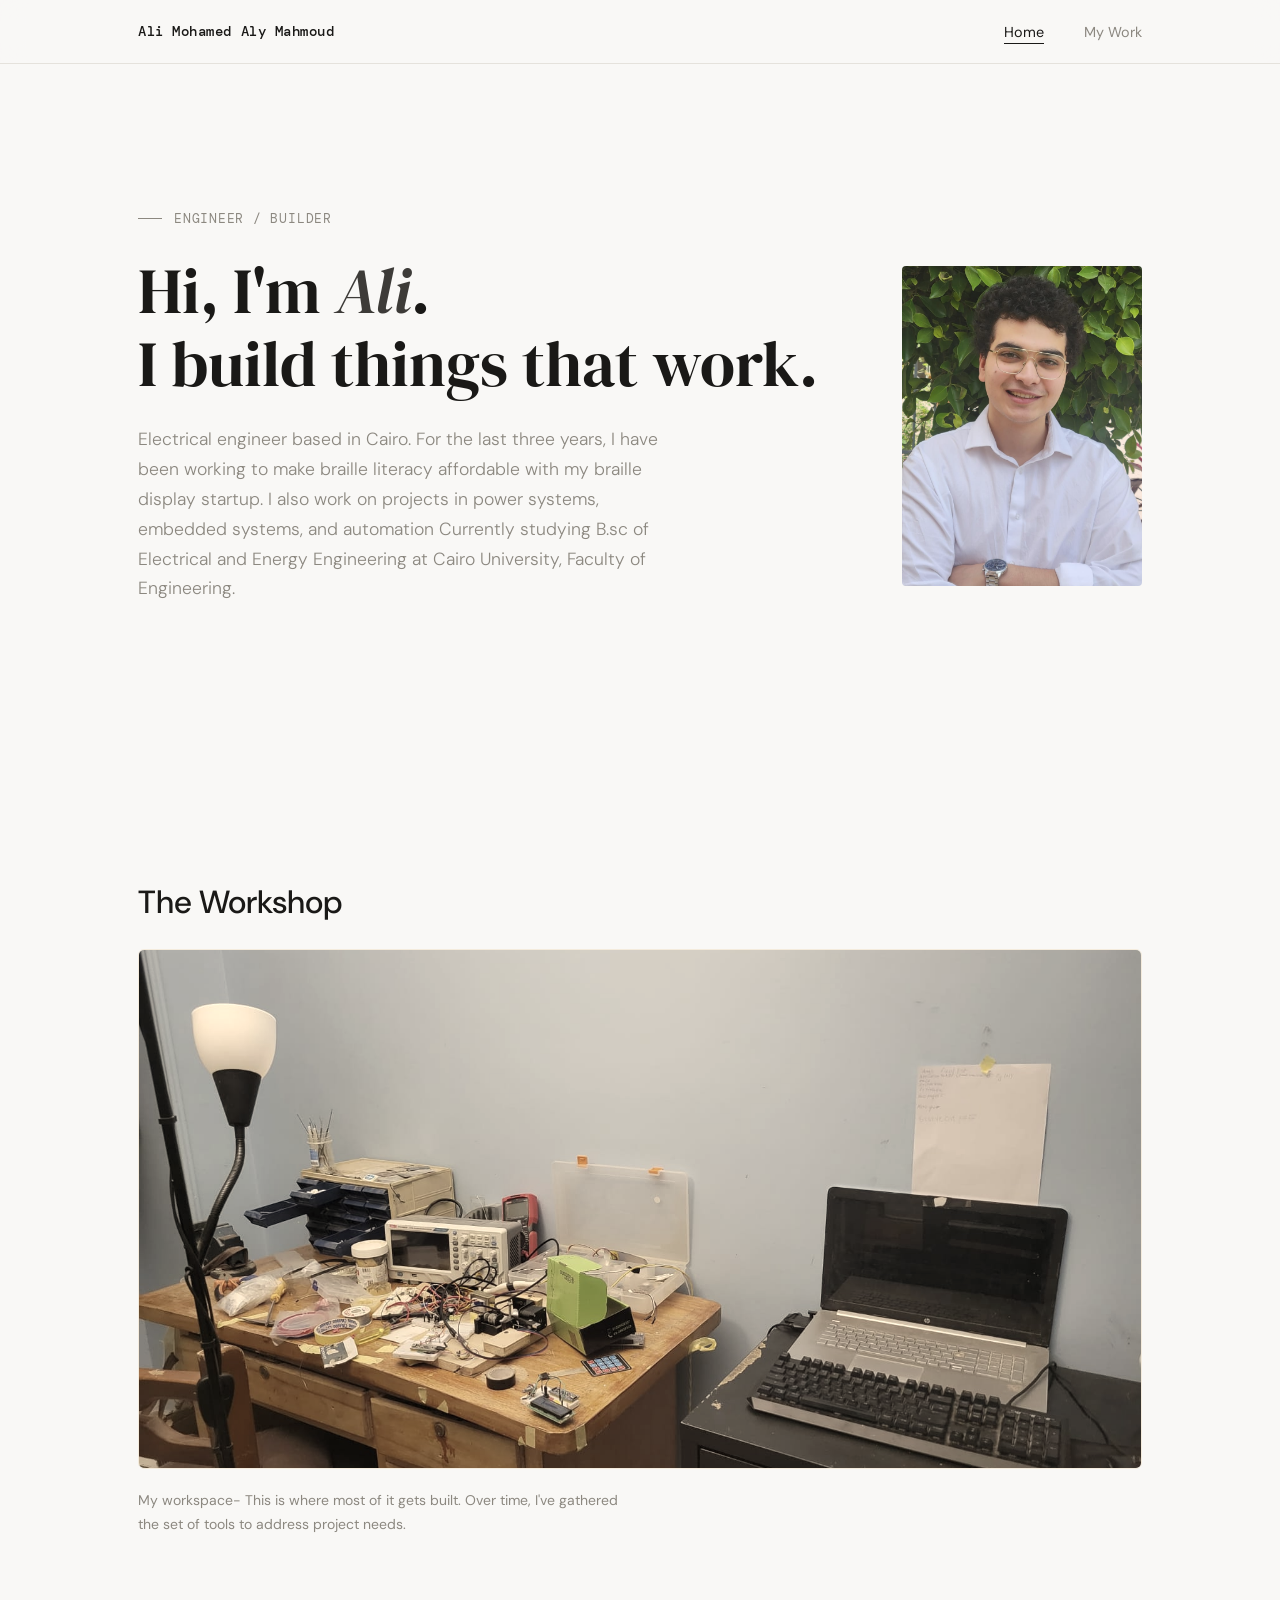
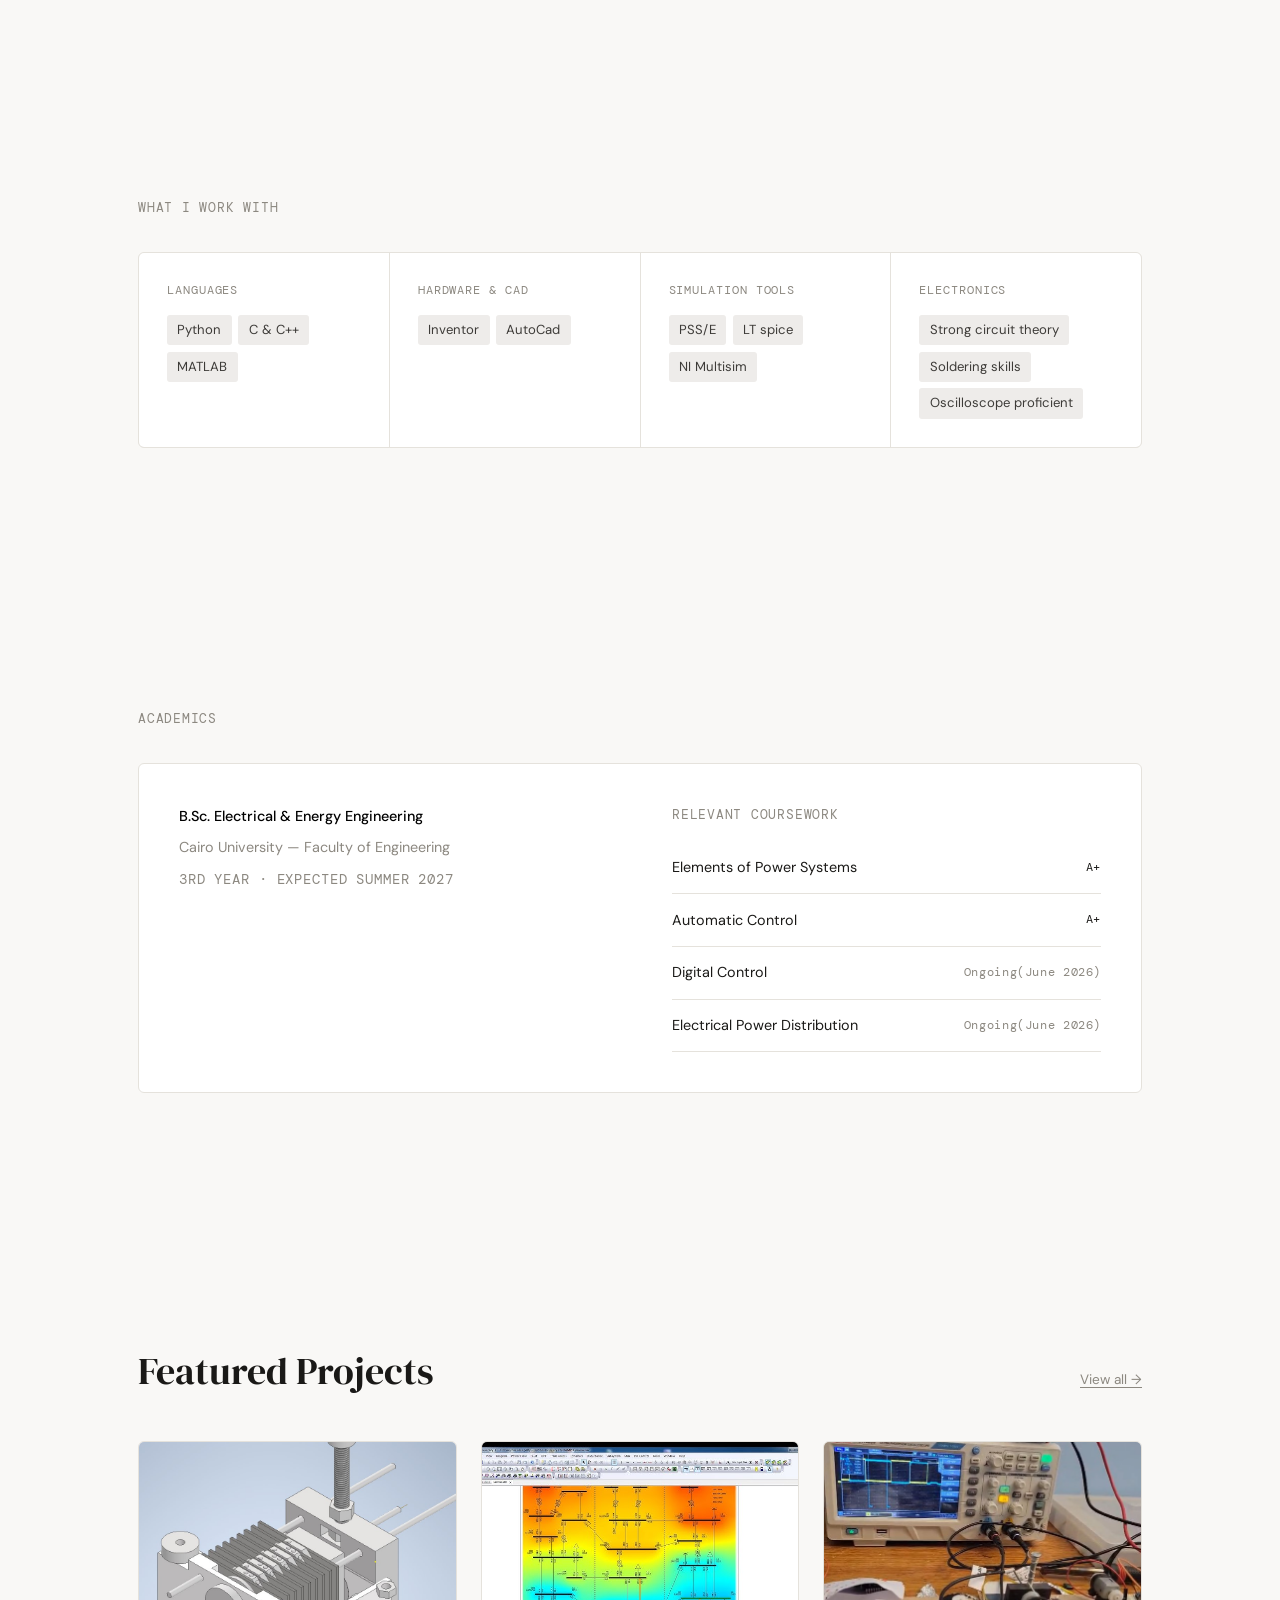
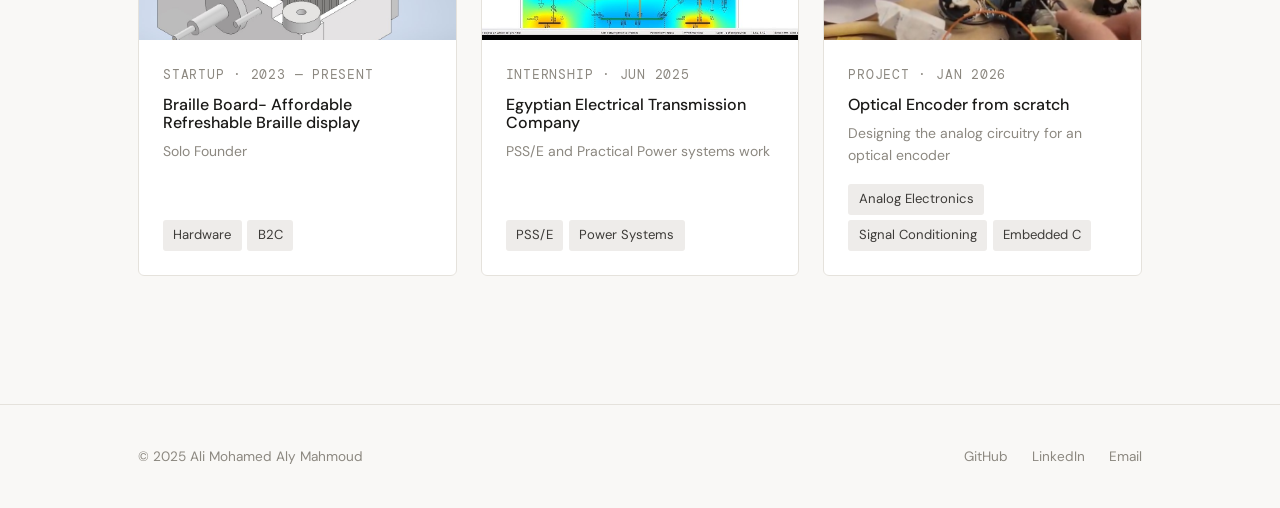
==== commit a1abb0a7: "minor fixes" ====
--- a/index.html
+++ b/index.html
@@ -34,7 +34,7 @@
             What do you work on? What drives you?
             Example below — replace it.
           -->
-          Electrical engineer based in Cairo. For the last three years, I have been working to make braille litteracy affordable with my braille display startup. I also work on projects in power systems, embedded systems, and automation Currently studying B.sc of Electrical and Energy Engineering at Cairo University, Faculty of Engineering. 
+          Electrical engineer based in Cairo. For the last three years, I have been working to make braille literacy affordable with my braille display startup. I also work on projects in power systems, embedded systems, and automation Currently studying B.sc of Electrical and Energy Engineering at Cairo University, Faculty of Engineering. 
         </p>
       </div>
 
@@ -106,7 +106,7 @@
           <div class="skill-tags">
             <span class="tag">Strong circuit theory</span>
             <span class="tag">Soldering skills</span>
-            <span class="tag">Oscillscope proficient</span>
+            <span class="tag">Oscilloscope proficient</span>
           </div>
         </div>
 
@@ -142,7 +142,7 @@
           <span class="course-grade ongoing">Ongoing(June 2026)</span>
         </div>
         <div class="course-row">
-          <span>Electrical Power Distrbuition</span>
+          <span>Electrical Power Distribution</span>
           <span class="course-grade ongoing">Ongoing(June 2026)</span>
         </div>
       </div>
@@ -167,7 +167,7 @@
           <img src="assets/images/thumbnails/Startupthumbnail.jpeg" alt="Startup Name" class="project-thumb" />
           <div class="project-card-body">
             <div class="project-card-meta mono">Startup · 2023 — Present</div>
-            <h3>Braille Board- Affordable refreshable Braille display</h3>
+            <h3>Braille Board- Affordable Refreshable Braille display</h3>
             <p>Solo Founder</p>
             <div class="project-card-tags">
               <span class="tag">Hardware</span>
@@ -196,7 +196,7 @@
           <div class="project-card-body">
             <div class="project-card-meta mono">Project · JAN 2026</div>
             <h3>Optical Encoder from scratch</h3>
-            <p>Desining the analog circuitry for an optical encoder</p>
+            <p>Designing the analog circuitry for an optical encoder</p>
             <div class="project-card-tags">
               <span class="tag">Analog Electronics</span>
               <span class="tag">Signal Conditioning</span>
